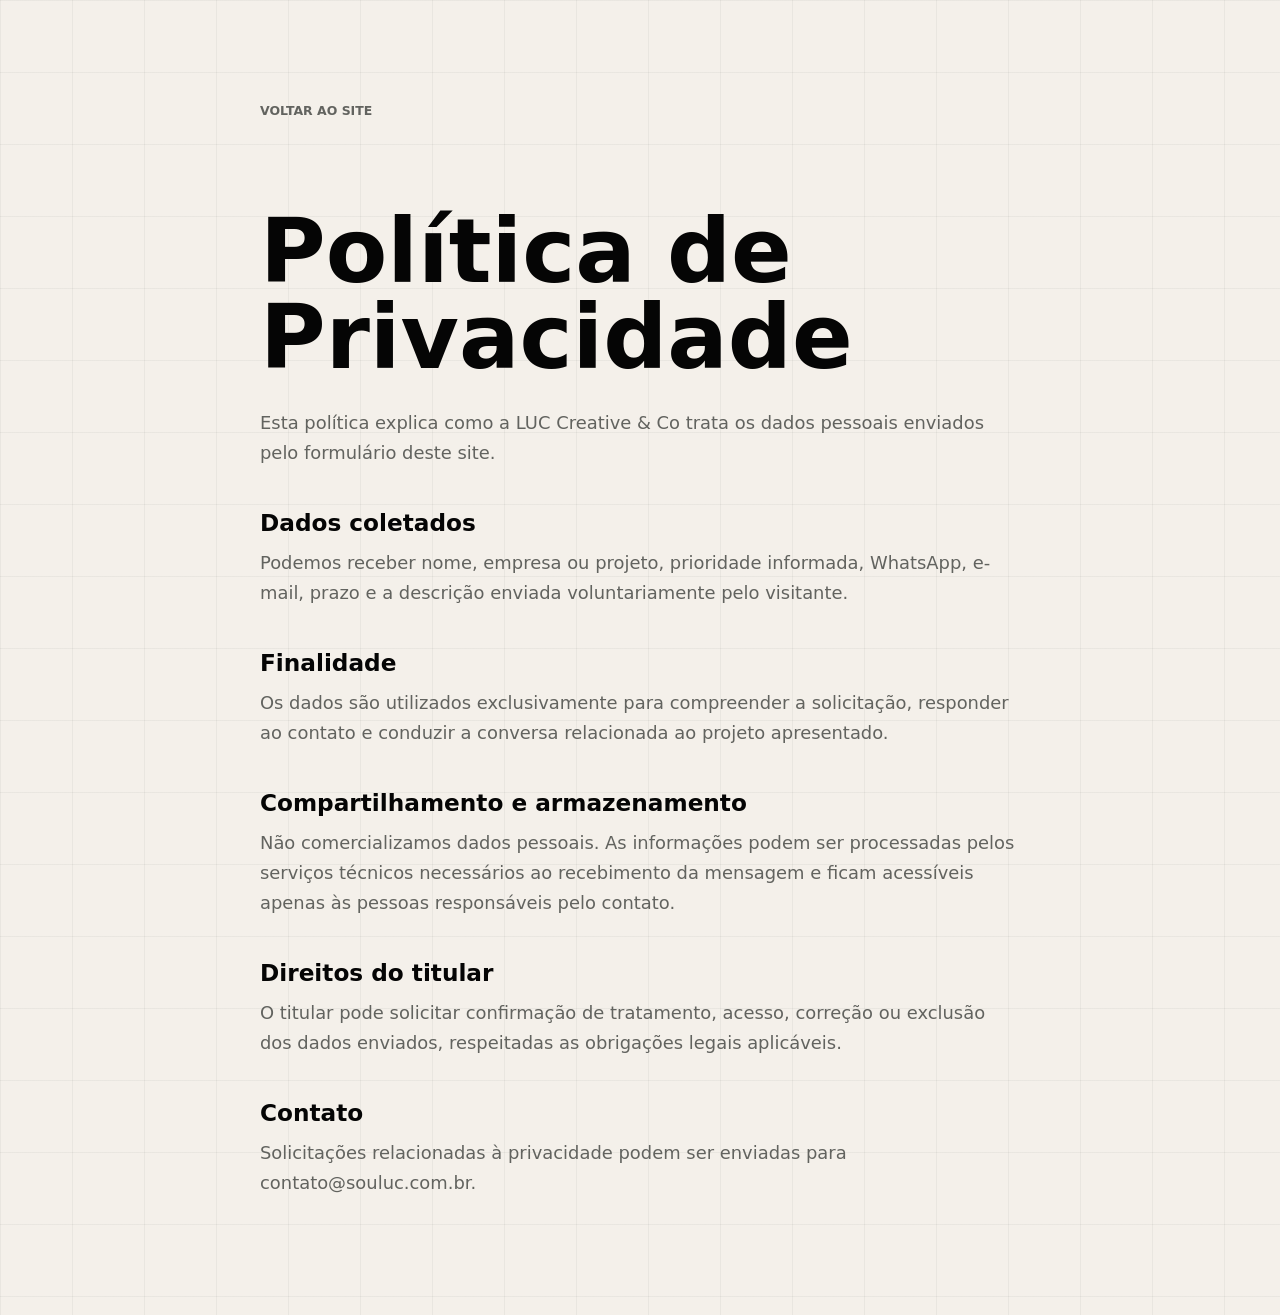
==== privacidade.html @ 153cd794 "Novo" ====
<!doctype html>
<html lang="pt-BR">
  <head>
    <meta charset="utf-8" />
    <meta name="viewport" content="width=device-width, initial-scale=1" />
    <title>Política de Privacidade | LUC Creative & Co</title>
    <meta
      name="description"
      content="Política de Privacidade da LUC Creative & Co para os dados enviados pelo formulário de contato."
    />
    <meta name="robots" content="index, follow" />
    <meta name="theme-color" content="#f4f0ea" />
    <link rel="canonical" href="https://souluc.com.br/privacidade.html" />
    <link rel="icon" href="assets/favicon-luc-site.svg?v=1" type="image/svg+xml" />
    <link rel="stylesheet" href="styles.css?v=contato-definitivo-3" />
  </head>
  <body>
    <main class="privacy-page">
      <article class="privacy-content">
        <a class="privacy-back" href="index.html#iniciar-projeto">Voltar ao site</a>
        <h1>Política de Privacidade</h1>
        <p>
          Esta política explica como a LUC Creative & Co trata os dados pessoais enviados pelo formulário deste
          site.
        </p>

        <h2>Dados coletados</h2>
        <p>
          Podemos receber nome, empresa ou projeto, prioridade informada, WhatsApp, e-mail, prazo e a descrição
          enviada voluntariamente pelo visitante.
        </p>

        <h2>Finalidade</h2>
        <p>
          Os dados são utilizados exclusivamente para compreender a solicitação, responder ao contato e conduzir
          a conversa relacionada ao projeto apresentado.
        </p>

        <h2>Compartilhamento e armazenamento</h2>
        <p>
          Não comercializamos dados pessoais. As informações podem ser processadas pelos serviços técnicos
          necessários ao recebimento da mensagem e ficam acessíveis apenas às pessoas responsáveis pelo contato.
        </p>

        <h2>Direitos do titular</h2>
        <p>
          O titular pode solicitar confirmação de tratamento, acesso, correção ou exclusão dos dados enviados,
          respeitadas as obrigações legais aplicáveis.
        </p>

        <h2>Contato</h2>
        <p>
          Solicitações relacionadas à privacidade podem ser enviadas para
          <a href="mailto:contato@souluc.com.br">contato@souluc.com.br</a>.
        </p>
      </article>
    </main>
  </body>
</html>
---- styles.css ----
:root {
  --paper: #f6f5f0;
  --hero-paper: #fefefe;
  --ink: #070707;
  --muted: #62635f;
  --line: rgba(7, 7, 7, 0.14);
  --mist: #e3e7e2;
  --tech: #5fd1c7;
  --violet: #8a8ae6;
  --signal: #d8ddd8;
  --white: #ffffff;
}

* {
  box-sizing: border-box;
}

html {
  scroll-behavior: smooth;
}

body {
  margin: 0;
  background:
    linear-gradient(90deg, rgba(7, 7, 7, 0.035) 1px, transparent 1px),
    linear-gradient(180deg, rgba(7, 7, 7, 0.03) 1px, transparent 1px),
    var(--paper);
  background-size: 72px 72px;
  color: var(--ink);
  font-family:
    Inter, ui-sans-serif, system-ui, -apple-system, BlinkMacSystemFont, "Segoe UI", sans-serif;
  letter-spacing: 0;
}

a {
  color: inherit;
  text-decoration: none;
}

.site-header {
  position: fixed;
  top: 0;
  right: 0;
  left: 0;
  z-index: 10;
  display: flex;
  align-items: center;
  justify-content: flex-end;
  gap: 24px;
  min-height: 72px;
  padding: 22px clamp(20px, 5vw, 72px) 10px;
  border-bottom: 0;
  background: transparent;
  backdrop-filter: none;
  pointer-events: none;
}

.nav-links {
  display: flex;
  align-items: center;
  justify-content: flex-end;
  flex-wrap: wrap;
  gap: 10px clamp(14px, 2vw, 24px);
  padding: 7px clamp(12px, 1.5vw, 18px);
  border: 1px solid rgba(7, 7, 7, 0.14);
  border-radius: 4px;
  background: rgba(246, 245, 240, 0.86);
  box-shadow: 0 8px 28px rgba(7, 7, 7, 0.08);
  color: rgba(7, 7, 7, 0.78);
  font-size: 0.72rem;
  font-weight: 650;
  text-transform: uppercase;
  backdrop-filter: blur(14px);
  pointer-events: auto;
}

.nav-mobile-links {
  display: contents;
}

.nav-toggle {
  display: none;
}

.sr-only {
  position: absolute;
  width: 1px;
  height: 1px;
  padding: 0;
  overflow: hidden;
  clip: rect(0, 0, 0, 0);
  white-space: nowrap;
  border: 0;
}

.skip-link {
  position: fixed;
  top: 12px;
  left: 12px;
  z-index: 100;
  padding: 10px 14px;
  border: 1px solid rgba(5, 5, 5, 0.28);
  border-radius: 3px;
  background: #f4f0ea;
  color: #050505;
  font-size: 0.78rem;
  font-weight: 700;
  transform: translateY(-160%);
  transition: transform 180ms ease;
}

.skip-link:focus {
  transform: translateY(0);
}

.nav-links a {
  position: relative;
  padding-block: 8px;
  transition:
    color 0.25s ease,
    opacity 0.25s ease,
    transform 0.25s ease;
}

.nav-links a:hover {
  color: #050505;
  opacity: 0.88;
  transform: translateY(-1px);
}

.nav-home-dot {
  display: inline-flex;
  flex: 0 0 auto;
  align-items: center;
  justify-content: center;
  width: auto;
  height: 15px;
  min-width: 0;
  min-height: 15px;
  margin-right: clamp(2px, 0.35vw, 5px);
  padding: 0 !important;
  border: 0;
  border-radius: 0;
  background: transparent;
  color: rgba(5, 5, 5, 0.82);
  cursor: pointer;
  opacity: 1;
  transition:
    color 0.25s ease,
    opacity 0.25s ease,
    transform 0.25s ease;
  transform: translateY(0);
}

.nav-home-dot:hover {
  background: transparent;
  color: #050505;
  opacity: 0.88;
  transform: translateY(-1px);
}

.nav-home-dot:focus-visible {
  outline: 2px solid rgba(5, 5, 5, 0.72);
  outline-offset: 4px;
}

.nav-links a:focus-visible,
.button:focus-visible {
  outline: 2px solid rgba(5, 5, 5, 0.72);
  outline-offset: 4px;
}

.nav-home-luc {
  display: block;
  width: auto;
  height: 15px;
  fill: currentColor;
}

.nav-links a::after {
  display: none;
}

.nav-home-dot::after {
  display: none;
}

.hero {
  position: relative;
  display: grid;
  place-items: center;
  min-height: 100svh;
  padding: clamp(78px, 7vw, 110px) clamp(20px, 5vw, 72px) clamp(44px, 6vw, 72px);
  background: #050505;
  overflow: hidden;
  isolation: isolate;
}

.hero::before {
  display: none;
}

.hero::after {
  display: none;
}

.hero-video {
  position: absolute;
  inset: 0;
  z-index: 0;
  width: 100%;
  height: 100%;
  object-fit: cover;
  object-position: center;
  transform: none;
  pointer-events: none;
}

.what,
.about,
.portfolio-projects,
.contact,
.site-footer {
  content-visibility: auto;
}

.what,
.about {
  contain-intrinsic-size: auto 900px;
}

.portfolio-projects {
  contain-intrinsic-size: auto 1350px;
}

.contact {
  contain-intrinsic-size: auto 900px;
}

.hero-content,
.what,
.about,
.projects,
.contact {
  position: relative;
  z-index: 1;
}

.hero-actions .button-primary {
  border: 1px solid rgba(7, 7, 7, 0.14);
  background: rgba(246, 245, 240, 0.86);
  box-shadow: 0 8px 28px rgba(7, 7, 7, 0.08);
  color: rgba(7, 7, 7, 0.78);
  backdrop-filter: blur(14px);
}

.hero-actions .button-primary::after {
  content: none;
}

@keyframes orbit-slow {
  from {
    transform: translate(-50%, -12%) scale(1) rotate(0deg);
  }

  to {
    transform: translate(-42%, -3%) scale(1.12) rotate(11deg);
  }
}

@keyframes tech-drift {
  from {
    transform: translateX(0);
  }

  to {
    transform: translateX(-10%) translateY(-7%) skewX(-3deg);
  }
}

@keyframes grid-float-a {
  from {
    transform: translate3d(0, 0, 0);
  }

  to {
    transform: translate3d(-34px, 24px, 0) rotate(3deg);
  }
}

@keyframes grid-float-b {
  from {
    transform: rotate(-8deg) translate3d(0, 0, 0);
  }

  to {
    transform: rotate(3deg) translate3d(36px, -26px, 0);
  }
}

@keyframes cell-pulse {
  from {
    opacity: 0.35;
  }

  to {
    opacity: 0.95;
  }
}

@keyframes line-sweep {
  from {
    transform: translateX(-18%) rotate(-8deg) scaleX(0.72);
    opacity: 0.18;
  }

  to {
    transform: translateX(18%) rotate(6deg) scaleX(1.1);
    opacity: 0.68;
  }
}

@keyframes scan-drop {
  0% {
    transform: translateY(-100%);
    opacity: 0;
  }

  18% {
    opacity: 0.8;
  }

  52% {
    opacity: 0.18;
  }

  100% {
    transform: translateY(100%);
    opacity: 0;
  }
}

h1,
h2,
h3,
p {
  margin-top: 0;
}

h1 {
  max-width: 980px;
  margin-bottom: 24px;
  font-size: clamp(3rem, 8vw, 8.2rem);
  font-weight: 760;
  line-height: 0.9;
}

h1.sr-only {
  margin: 0;
}

.hero-actions,
.contact {
  display: flex;
  flex-wrap: wrap;
  gap: 12px;
  align-items: center;
}

.button {
  display: inline-flex;
  align-items: center;
  justify-content: center;
  min-height: 48px;
  padding: 0 20px;
  border: 1px solid var(--ink);
  border-radius: 4px;
  font-size: 0.86rem;
  font-weight: 720;
  text-transform: uppercase;
  transition:
    background 180ms ease,
    color 180ms ease,
    transform 180ms ease;
}

.button:hover {
  transform: translateY(-2px);
}

.button-primary {
  background: var(--ink);
  color: var(--white);
}

.what {
  position: relative;
  display: grid;
  grid-template-areas:
    "heading cards"
    "intro cards";
  grid-template-columns: minmax(0, 1.45fr) minmax(340px, 0.85fr);
  grid-template-rows: auto 1fr;
  column-gap: clamp(18px, 3.2vw, 54px);
  align-items: start;
  padding: clamp(34px, 5.5vw, 70px) clamp(20px, 5vw, 72px) clamp(52px, 8vw, 96px);
  border-block: 1px solid var(--line);
  background-color: #f4f0ea;
  color: #050505;
  isolation: isolate;
}

.what::before {
  position: absolute;
  inset: 0;
  z-index: 0;
  content: "";
  background-image:
    linear-gradient(rgba(5, 5, 5, 0.045) 1px, transparent 1px),
    linear-gradient(90deg, rgba(5, 5, 5, 0.045) 1px, transparent 1px);
  background-size: 72px 72px;
  -webkit-mask-image:
    linear-gradient(to top, #000 0%, rgba(0, 0, 0, 0.72) 34%, transparent 88%),
    linear-gradient(to right, rgba(0, 0, 0, 0.18) 0%, rgba(0, 0, 0, 0.5) 52%, #000 100%);
  -webkit-mask-composite: source-in;
  mask-image:
    linear-gradient(to top, #000 0%, rgba(0, 0, 0, 0.72) 34%, transparent 88%),
    linear-gradient(to right, rgba(0, 0, 0, 0.18) 0%, rgba(0, 0, 0, 0.5) 52%, #000 100%);
  mask-composite: intersect;
  pointer-events: none;
}

.what::after {
  position: absolute;
  inset: 12% 30% 8% 42%;
  z-index: 0;
  content: "";
  background-image:
    radial-gradient(circle at 25% 32%, rgba(5, 5, 5, 0.12) 0 1px, transparent 1.8px),
    radial-gradient(circle at 66% 48%, rgba(5, 5, 5, 0.1) 0 1px, transparent 1.8px),
    radial-gradient(circle at 42% 72%, rgba(5, 5, 5, 0.09) 0 1px, transparent 1.8px),
    linear-gradient(rgba(5, 5, 5, 0.036) 1px, transparent 1px),
    linear-gradient(90deg, rgba(5, 5, 5, 0.036) 1px, transparent 1px);
  background-size:
    100% 100%,
    100% 100%,
    100% 100%,
    72px 72px,
    72px 72px;
  mask-image: radial-gradient(ellipse at center, #000 0%, rgba(0, 0, 0, 0.72) 46%, transparent 82%);
  pointer-events: none;
}

.what > * {
  position: relative;
  z-index: 1;
}

.what .section-heading,
.about .section-heading {
  grid-template-columns: 1fr;
  gap: clamp(16px, 2.4vw, 28px);
  margin-bottom: clamp(16px, 2.4vw, 28px);
}

.what .section-heading {
  grid-area: heading;
  margin-bottom: clamp(24px, 3.4vw, 44px);
}

.what h2 {
  max-width: none;
  margin-bottom: 0;
  font-size: clamp(1.8rem, 3.2vw, 3.2rem);
  font-weight: 700;
  line-height: 0.95;
}

.what > p,
.what-intro {
  max-width: 760px;
  color: rgba(5, 5, 5, 0.72);
  font-size: clamp(1.05rem, 1.7vw, 1.32rem);
  line-height: 1.6;
}

.what-intro {
  grid-area: intro;
  display: grid;
  gap: clamp(16px, 2.4vw, 28px);
  margin-bottom: 0;
}

.what-intro p {
  margin: 0;
}

.what-intro p:not(.what-subheadline) {
  max-width: 62ch;
}

.what-intro .what-subheadline {
  max-width: 760px;
  color: rgba(5, 5, 5, 0.9);
  font-size: clamp(1.18rem, 2.16vw, 2.05rem);
  font-style: italic;
  font-weight: 580;
  line-height: 1.12;
}

.projects-panel p,
.contact p {
  margin-bottom: 0;
}

.about,
.projects {
  padding: clamp(56px, 9vw, 118px) clamp(20px, 5vw, 72px);
}

.section-heading {
  display: grid;
  grid-template-columns: minmax(120px, 0.28fr) minmax(0, 0.72fr);
  gap: clamp(20px, 5vw, 70px);
  align-items: start;
  margin-bottom: clamp(34px, 6vw, 72px);
}

.section-heading h2,
.contact h2 {
  margin-bottom: 0;
  font-size: clamp(1.8rem, 4.5vw, 4.5rem);
  font-weight: 760;
  line-height: 0.95;
}

.about {
  position: relative;
  display: grid;
  grid-template-areas:
    "heading"
    "copy"
    "flow";
  grid-template-columns: minmax(0, 1fr);
  grid-template-rows: auto;
  align-items: start;
  padding-top: clamp(38px, 5vw, 64px);
  padding-bottom: clamp(22px, 3vw, 40px);
  border-top: 1px solid var(--line);
  background-color: #ece7df;
  color: #050505;
  isolation: isolate;
}

.about::before {
  position: absolute;
  inset: 0;
  z-index: 0;
  content: "";
  background-image:
    linear-gradient(rgba(5, 5, 5, 0.051) 1px, transparent 1px),
    linear-gradient(90deg, rgba(5, 5, 5, 0.051) 1px, transparent 1px);
  background-size: 72px 72px;
  mask-image: linear-gradient(to bottom, transparent 0%, rgba(0, 0, 0, 0.28) 20%, #000 58%, #000 100%);
  pointer-events: none;
}

.about::after {
  position: absolute;
  inset: 18% 5% 4%;
  z-index: 0;
  content: "";
  background:
    linear-gradient(115deg, transparent 37%, rgba(95, 209, 199, 0.09) 37.1%, transparent 37.35%),
    linear-gradient(24deg, transparent 54%, rgba(5, 5, 5, 0.055) 54.1%, transparent 54.3%),
    linear-gradient(148deg, transparent 67%, rgba(255, 132, 24, 0.065) 67.1%, transparent 67.3%);
  pointer-events: none;
}

.about > * {
  position: relative;
  z-index: 1;
}

.about .section-heading {
  grid-area: heading;
  max-width: 780px;
  margin-bottom: clamp(3px, 0.6vw, 7px);
}

.about .section-heading h2 {
  font-size: clamp(1.8rem, 3.05vw, 3.05rem);
}

.about-copy {
  grid-area: copy;
  display: grid;
  gap: clamp(16px, 2.4vw, 28px);
  max-width: 62ch;
  margin-top: 0;
  color: #30312e;
  font-size: clamp(1.05rem, 1.7vw, 1.32rem);
  line-height: 1.6;
}

.about-copy p {
  margin-bottom: 0;
}

.about-heading-copy {
  display: grid;
  gap: clamp(10px, 1.5vw, 18px);
}

.about-heading-copy p {
  max-width: 760px;
  margin: 0;
  color: #30312e;
  font-size: clamp(1.25rem, 2.3vw, 2.2rem);
  font-style: italic;
  font-weight: 620;
  line-height: 1.12;
}

.method-flow {
  grid-area: flow;
  display: grid;
  grid-template-columns: repeat(5, minmax(0, 1fr));
  width: 88%;
  margin: clamp(20px, 2.8vw, 38px) auto 0;
  padding: 0;
  list-style: none;
  border-top: 1px solid rgba(5, 5, 5, 0.18);
}

.method-flow li {
  --method-progress: 20%;
  position: relative;
  min-height: clamp(165px, 15vw, 215px);
  padding: clamp(7px, 0.9vw, 12px) clamp(16px, 2.2vw, 32px) 0 0;
  color: rgba(5, 5, 5, 0.7);
  transition: color 320ms ease;
}

.method-flow li::before {
  position: absolute;
  top: -2px;
  left: 0;
  width: 0;
  height: 3px;
  content: "";
  background: var(--tech);
  transition: width 420ms ease;
}

.method-flow li:nth-child(2) {
  --method-progress: 40%;
}

.method-flow li:nth-child(3) {
  --method-progress: 60%;
}

.method-flow li:nth-child(4) {
  --method-progress: 80%;
}

.method-flow li:nth-child(5) {
  --method-progress: 100%;
}

.method-flow li::after {
  position: absolute;
  top: -5px;
  right: clamp(14px, 2vw, 28px);
  width: 5px;
  height: 5px;
  content: "";
  border: 1px solid rgba(5, 5, 5, 0.36);
  border-radius: 50%;
  background: #ece7df;
  transition:
    border-color 320ms ease,
    background 320ms ease,
    transform 320ms ease;
}

.method-flow li:nth-child(1)::after {
  border-color: rgba(67, 112, 108, 0.38);
}

.method-flow li:nth-child(2)::after {
  border-color: rgba(95, 209, 199, 0.48);
}

.method-flow li:nth-child(3)::after {
  border-color: rgba(95, 209, 199, 0.62);
}

.method-flow li:nth-child(4)::after {
  border-color: rgba(95, 209, 199, 0.82);
}

.method-flow li:last-child::after {
  right: 0;
  border-color: var(--tech);
  background: var(--tech);
}

.method-flow li:hover {
  color: #050505;
}

.method-flow li:hover::before {
  width: var(--method-progress);
}

.method-flow li:hover + li::after {
  border-color: rgba(95, 209, 199, 0.72);
  background: rgba(95, 209, 199, 0.42);
  transform: scale(1.12);
}

.method-flow li:hover::after {
  border-color: var(--tech);
  background: var(--tech);
  transform: scale(1.25);
}

.method-number {
  display: block;
  margin-bottom: clamp(8px, 1.3vw, 16px);
  color: rgba(5, 5, 5, 0.42);
  font-size: 0.72rem;
  font-weight: 700;
  letter-spacing: 0.08em;
}

.method-flow h3 {
  margin: 0 0 8px;
  color: #050505;
  font-size: clamp(1.05rem, 1.5vw, 1.5rem);
  line-height: 1.04;
}

.method-flow p {
  max-width: 25ch;
  margin: 0;
  font-size: clamp(0.82rem, 0.88vw, 0.96rem);
  line-height: 1.56;
}

.what .eyebrow {
  color: rgba(5, 5, 5, 0.58);
}

.what-grid {
  grid-area: cards;
  display: grid;
  grid-template-columns: repeat(2, minmax(0, 1fr));
  grid-template-rows: repeat(2, minmax(0, 1fr));
  gap: clamp(8px, 1vw, 14px);
  align-self: center;
  height: clamp(495px, 46vw, 630px);
  border: 0;
  background: transparent;
}

.what-grid article {
  position: relative;
  min-height: 0;
  overflow: hidden;
  padding: 0;
  border: 1px solid rgba(5, 5, 5, 0.12);
  background-color: #0c0c0c;
  background-position: center;
  background-size: cover;
  box-shadow: 0 18px 34px rgba(5, 5, 5, 0.08);
  transition:
    background-position 700ms ease,
    transform 380ms ease,
    box-shadow 380ms ease;
}

.what-grid article:nth-child(1) {
  grid-column: 1;
  grid-row: 1;
}

.what-grid article:nth-child(2) {
  grid-column: 2;
  grid-row: 1;
  transform: translateY(34px);
}

.what-grid article:nth-child(3) {
  grid-column: 1;
  grid-row: 2;
  transform: translateY(-18px);
}

.what-grid article:nth-child(4) {
  grid-column: 2;
  grid-row: 2;
  transform: translateY(16px);
}

.what-grid article:hover {
  background-position: center 46%;
  box-shadow: 0 24px 42px rgba(5, 5, 5, 0.14);
}

.what-grid article:nth-child(1):hover {
  transform: translateY(-4px);
}

.what-grid article:nth-child(2):hover {
  transform: translateY(30px);
}

.what-grid article:nth-child(3):hover {
  transform: translateY(-22px);
}

.what-grid article:nth-child(4):hover {
  transform: translateY(12px);
}

.pillar-branding {
  background-image: url("assets/pilar-branding.webp?v=1");
}

.pillar-experiencia {
  background-image: url("assets/pilar-experiencia.webp?v=1");
}

.pillar-digital {
  background-image: url("assets/pilar-digital.webp?v=1");
}

.pillar-execucao {
  background-image: url("assets/pilar-execucao.webp?v=1");
}

.pillar-execucao .card-content-overlay {
  background:
    linear-gradient(180deg, rgba(0, 0, 0, 0.03), rgba(0, 0, 0, 0.76)),
    linear-gradient(90deg, rgba(0, 0, 0, 0.4), transparent 78%);
}

.card-content-overlay {
  position: relative;
  z-index: 1;
  display: flex;
  flex-direction: column;
  justify-content: flex-end;
  min-height: 100%;
  padding: clamp(16px, 1.8vw, 26px);
  background:
    linear-gradient(180deg, rgba(0, 0, 0, 0.08), rgba(0, 0, 0, 0.88)),
    linear-gradient(90deg, rgba(0, 0, 0, 0.52), transparent 78%);
}

.card-content-overlay::before {
  display: block;
  width: 48px;
  height: 2px;
  margin-bottom: auto;
  content: "";
  background: linear-gradient(90deg, var(--tech), rgba(216, 221, 216, 0.88));
}

.what-grid h3 {
  margin-bottom: 10px;
  color: rgba(246, 245, 240, 0.72);
  font-size: clamp(1.05rem, 1.5vw, 1.55rem);
  line-height: 1.02;
}

.what-grid p {
  color: rgba(246, 245, 240, 0.72);
  font-size: clamp(0.76rem, 0.78vw, 0.9rem);
  line-height: 1.58;
}

.what-grid p:last-child {
  margin-bottom: 0;
}

@keyframes scroll-brands {
  from {
    transform: translateX(0);
  }

  to {
    transform: translateX(-50%);
  }
}

.portfolio-projects {
  position: relative;
  padding: 0 clamp(20px, 5vw, 72px) clamp(52px, 7vw, 88px);
  background-color: #f4f0ea;
  color: #050505;
  isolation: isolate;
}

.portfolio-projects::before {
  position: absolute;
  inset: 0;
  z-index: 0;
  content: "";
  background-image:
    linear-gradient(rgba(5, 5, 5, 0.032) 1px, transparent 1px),
    linear-gradient(90deg, rgba(5, 5, 5, 0.032) 1px, transparent 1px);
  background-size: 72px 72px;
  mask-image: linear-gradient(to bottom, transparent 0%, rgba(0, 0, 0, 0.72) 22%, #000 100%);
  pointer-events: none;
}

.portfolio-projects::after {
  position: absolute;
  inset: 14% 4% 8%;
  z-index: 0;
  content: "";
  background:
    linear-gradient(132deg, transparent 42%, rgba(95, 209, 199, 0.07) 42.1%, transparent 42.3%),
    linear-gradient(28deg, transparent 66%, rgba(5, 5, 5, 0.045) 66.1%, transparent 66.3%);
  pointer-events: none;
}

.portfolio-projects > * {
  position: relative;
  z-index: 1;
}

.portfolio-heading {
  width: auto;
  margin-inline: 0;
  padding: clamp(48px, 7vw, 86px) 0 clamp(12px, 1.8vw, 22px);
  border-top: 1px solid rgba(5, 5, 5, 0.12);
  background: transparent;
  color: #050505;
}

.portfolio-heading .eyebrow {
  margin-bottom: clamp(24px, 4vw, 48px);
  color: rgba(246, 245, 240, 0.58);
}

.portfolio-heading-copy {
  max-width: 1040px;
  margin: 0;
}

.portfolio-heading-copy h2 {
  max-width: 1040px;
  margin: 0;
  font-size: clamp(1.8rem, 4.5vw, 4.5rem);
  font-weight: 700;
  line-height: 0.95;
}

.portfolio-subheadline {
  max-width: 760px;
  margin: clamp(12px, 1.6vw, 20px) 0 0;
  color: rgba(5, 5, 5, 0.88);
  font-size: clamp(1.25rem, 2.3vw, 2.2rem);
  font-style: italic;
  font-weight: 580;
  line-height: 1.12;
}

.portfolio-mosaic {
  width: 100%;
  max-width: 1320px;
  margin: clamp(10px, 1.5vw, 18px) auto 0;
  background: transparent;
}

.editorial-territory + .editorial-territory {
  margin-top: clamp(46px, 6vw, 76px);
}

.territory-heading {
  margin-bottom: clamp(7px, 0.8vw, 11px);
}

.territory-heading h3 {
  margin: 0;
  color: rgba(5, 5, 5, 0.64);
  font-size: clamp(0.85rem, 1vw, 1rem);
  font-weight: 650;
  text-transform: uppercase;
}

.territory-heading p {
  max-width: 680px;
  margin: 3px 0 0;
  color: rgba(5, 5, 5, 0.58);
  font-size: clamp(0.84rem, 1vw, 0.98rem);
  line-height: 1.5;
}

.editorial-mosaic {
  display: grid;
  grid-template-columns: repeat(12, minmax(0, 1fr));
  grid-auto-flow: dense;
  gap: 0;
  overflow: hidden;
}

.editorial-item {
  position: relative;
  min-height: 0;
  margin: 0;
  overflow: hidden;
  background-color: rgba(5, 5, 5, 0.06);
  background-position: center;
  background-repeat: no-repeat;
  background-size: cover;
  filter: contrast(0.92) saturate(0.62);
  transform: scale(1);
  transition:
    filter 420ms ease,
    transform 520ms cubic-bezier(0.22, 1, 0.36, 1);
}

.editorial-item::after {
  position: absolute;
  inset: 0;
  content: "";
  background: linear-gradient(180deg, transparent 55%, rgba(5, 5, 5, 0.48));
  opacity: 0.54;
  transition: opacity 420ms ease;
}

.editorial-item figcaption {
  position: absolute;
  z-index: 1;
  right: 12px;
  bottom: 10px;
  left: 12px;
  color: rgba(255, 255, 255, 0.86);
  font-size: clamp(0.68rem, 0.75vw, 0.82rem);
  font-weight: 650;
  opacity: 0.62;
  transform: translateY(3px);
  transition:
    opacity 320ms ease,
    transform 320ms ease;
}

.editorial-item:hover {
  z-index: 20;
  filter: contrast(1) saturate(0.92);
  transform: scale(1.012);
}

.editorial-item:hover::after {
  opacity: 0.28;
}

.editorial-item:hover figcaption {
  opacity: 1;
  transform: translateY(0);
}

.mosaic-brands {
  grid-template-rows: repeat(6, clamp(42px, 4.2vw, 60px));
}

.mosaic-brands .editorial-item:nth-child(1) {
  grid-column: 1 / 5;
  grid-row: 1 / 3;
}

.mosaic-brands .editorial-item:nth-child(2) {
  grid-column: 5 / 8;
  grid-row: 1 / 4;
}

.mosaic-brands .editorial-item:nth-child(3) {
  grid-column: 8 / 13;
  grid-row: 1 / 3;
}

.mosaic-brands .editorial-item:nth-child(4) {
  grid-column: 1 / 4;
  grid-row: 3 / 5;
}

.mosaic-brands .editorial-item:nth-child(5) {
  grid-column: 4 / 8;
  grid-row: 4 / 7;
  translate: -5px -5px;
}

.mosaic-brands .editorial-item:nth-child(6) {
  grid-column: 8 / 10;
  grid-row: 3 / 5;
}

.mosaic-brands .editorial-item:nth-child(7) {
  grid-column: 10 / 13;
  grid-row: 3 / 5;
}

.mosaic-brands .editorial-item:nth-child(8) {
  grid-column: 8 / 13;
  grid-row: 5 / 7;
  translate: -4px -4px;
}

.mosaic-artists {
  grid-auto-rows: clamp(38px, 3.7vw, 52px);
}

.mosaic-artists .editorial-item:nth-child(6n + 1),
.mosaic-artists .editorial-item:nth-child(6n + 5) {
  grid-column: span 3;
  grid-row: span 3;
}

.mosaic-artists .editorial-item:nth-child(4n + 2) {
  translate: -4px 3px;
}

.mosaic-artists .editorial-item:nth-child(5n + 3) {
  translate: 3px -4px;
}

.mosaic-artists .editorial-item:nth-child(7n) {
  translate: -3px -3px;
}

.mosaic-artists .editorial-item:nth-child(6n + 2),
.mosaic-artists .editorial-item:nth-child(6n + 4) {
  grid-column: span 2;
  grid-row: span 2;
}

.mosaic-artists .editorial-item:nth-child(6n + 3) {
  grid-column: span 4;
  grid-row: span 2;
}

.mosaic-artists .editorial-item:nth-child(6n + 6) {
  grid-column: span 3;
  grid-row: span 2;
}

/* Colagem curada: liberdade interna com limite externo controlado. */
.editorial-territory + .editorial-territory {
  margin-top: clamp(34px, 4.5vw, 58px);
}

.editorial-mosaic {
  position: relative;
  display: block;
  width: 100%;
  overflow: hidden;
}

.editorial-item {
  position: absolute;
  translate: none;
}

.editorial-item figcaption {
  opacity: 0;
}

.editorial-item:hover figcaption {
  opacity: 0.86;
}

.mosaic-brands {
  height: clamp(220px, 24vw, 310px);
  overflow: visible;
}

.mosaic-brands .editorial-item {
  background-color: transparent;
  background-size: contain;
  filter: contrast(0.9) saturate(0.42);
}

.mosaic-brands .editorial-item::after,
.mosaic-brands .editorial-item figcaption {
  display: none;
}

.mosaic-brands .editorial-item:nth-child(1) { inset: 5% auto auto 1%; z-index: 2; width: 17%; height: 58%; }
.mosaic-brands .editorial-item:nth-child(2) { inset: 31% auto auto 15%; z-index: 4; width: 14%; height: 57%; }
.mosaic-brands .editorial-item:nth-child(3) { inset: 1% auto auto 29%; z-index: 1; width: 19%; height: 67%; }
.mosaic-brands .editorial-item:nth-child(4) { inset: 42% auto auto 43%; z-index: 3; width: 13%; height: 48%; }
.mosaic-brands .editorial-item:nth-child(5) { inset: 4% auto auto 53%; z-index: 5; width: 17%; height: 62%; }
.mosaic-brands .editorial-item:nth-child(6) { inset: 39% auto auto 68%; z-index: 6; width: 12%; height: 50%; }
.mosaic-brands .editorial-item:nth-child(7) { inset: 2% auto auto 77%; z-index: 3; width: 15%; height: 57%; }
.mosaic-brands .editorial-item:nth-child(8) { inset: 36% 0 auto auto; z-index: 5; width: 17%; height: 58%; }

.mosaic-artists {
  height: clamp(330px, 34vw, 455px);
  overflow: visible;
}

.mosaic-artists .editorial-item {
  background-color: rgba(5, 5, 5, 0.08);
  background-position: center;
  background-size: contain;
}

.mosaic-artists .editorial-item:nth-child(1) { inset: 2% auto auto 0; z-index: 2; width: 13%; height: 43%; }
.mosaic-artists .editorial-item:nth-child(2) { inset: 0 auto auto 12%; z-index: 4; width: 10%; height: 55%; }
.mosaic-artists .editorial-item:nth-child(3) { inset: 6% auto auto 21%; z-index: 3; width: 15%; height: 42%; }
.mosaic-artists .editorial-item:nth-child(4) { inset: 1% auto auto 35%; z-index: 5; width: 10%; height: 52%; }
.mosaic-artists .editorial-item:nth-child(5) { inset: 4% auto auto 44%; z-index: 2; width: 14%; height: 43%; }
.mosaic-artists .editorial-item:nth-child(6) { inset: 0 auto auto 57%; z-index: 5; width: 12%; height: 51%; }
.mosaic-artists .editorial-item:nth-child(7) { inset: 5% auto auto 68%; z-index: 2; width: 10%; height: 48%; }
.mosaic-artists .editorial-item:nth-child(8) { inset: 1% auto auto 77%; z-index: 6; width: 12%; height: 51%; }
.mosaic-artists .editorial-item:nth-child(9) { inset: 6% 0 auto auto; z-index: 3; width: 12%; height: 43%; }
.mosaic-artists .editorial-item:nth-child(10) { inset: auto auto 1% 1%; z-index: 5; width: 12%; height: 48%; }
.mosaic-artists .editorial-item:nth-child(11) { inset: auto auto 5% 12%; z-index: 3; width: 10%; height: 42%; }
.mosaic-artists .editorial-item:nth-child(12) { inset: auto auto 0 21%; z-index: 6; width: 15%; height: 49%; }
.mosaic-artists .editorial-item:nth-child(13) { inset: auto auto 4% 35%; z-index: 2; width: 10%; height: 43%; }
.mosaic-artists .editorial-item:nth-child(14) { inset: auto auto 1% 44%; z-index: 5; width: 14%; height: 49%; }
.mosaic-artists .editorial-item:nth-child(15) { inset: auto auto 5% 57%; z-index: 3; width: 12%; height: 42%; }
.mosaic-artists .editorial-item:nth-child(16) { inset: auto auto 0 68%; z-index: 7; width: 10%; height: 47%; }
.mosaic-artists .editorial-item:nth-child(17) { inset: auto auto 4% 77%; z-index: 6; width: 12%; height: 43%; }
.mosaic-artists .editorial-item:nth-child(18) { inset: auto 0 1% auto; z-index: 7; width: 12%; height: 48%; }

/* Experiência: duas linguagens, um mesmo sistema editorial. */
.portfolio-mosaic {
  max-width: 1380px;
}

.editorial-territory + .editorial-territory {
  margin-top: clamp(18px, 2.2vw, 30px);
}

.mosaic-brands {
  height: clamp(185px, 18vw, 245px);
  overflow: hidden;
}

.mosaic-brands .editorial-item {
  background-color: transparent;
  background-size: contain;
  filter: grayscale(0.28) contrast(0.9) saturate(0.45);
  mix-blend-mode: multiply;
  opacity: 0.84;
}

.mosaic-brands .editorial-item:hover {
  z-index: 10;
  filter: grayscale(0) contrast(1) saturate(0.72);
  opacity: 1;
  transform: scale(1.008);
}

.mosaic-brands .editorial-item:nth-child(1) { inset: auto auto 2% 0; z-index: 2; width: 18%; height: 76%; }
.mosaic-brands .editorial-item:nth-child(2) { inset: auto auto 0 11.5%; z-index: 5; width: 18%; height: 92%; }
.mosaic-brands .editorial-item:nth-child(3) { inset: auto auto 3% 23.5%; z-index: 3; width: 18%; height: 80%; }
.mosaic-brands .editorial-item:nth-child(4) { inset: auto auto 0 35.5%; z-index: 6; width: 18%; height: 96%; }
.mosaic-brands .editorial-item:nth-child(5) { inset: auto auto 4% 47.5%; z-index: 4; width: 18%; height: 78%; }
.mosaic-brands .editorial-item:nth-child(6) { inset: auto auto 0 59.5%; z-index: 7; width: 18%; height: 90%; }
.mosaic-brands .editorial-item:nth-child(7) { inset: auto auto 3% 71.5%; z-index: 3; width: 18%; height: 82%; }
.mosaic-brands .editorial-item:nth-child(8) { inset: auto 0 0 auto; z-index: 6; width: 18%; height: 94%; }

.mosaic-artists {
  height: clamp(275px, 27vw, 370px);
  overflow: hidden;
}

.mosaic-artists .editorial-item {
  background-color: transparent;
  background-position: center;
  background-size: contain;
  filter: contrast(0.9) saturate(0.64);
}

.mosaic-artists .editorial-item::after {
  opacity: 0.22;
}

.mosaic-artists .editorial-item:hover {
  z-index: 20;
  filter: contrast(1) saturate(0.94);
  transform: scale(1.006);
}

.mosaic-artists .editorial-item:nth-child(1) { inset: 0 auto auto 0; z-index: 5; width: 17%; height: 55%; }
.mosaic-artists .editorial-item:nth-child(2) { inset: 5% auto auto 13.5%; z-index: 7; width: 12%; height: 47%; }
.mosaic-artists .editorial-item:nth-child(3) { inset: 0 auto auto 23%; z-index: 4; width: 16%; height: 54%; }
.mosaic-artists .editorial-item:nth-child(4) { inset: 4% auto auto 36%; z-index: 8; width: 12%; height: 48%; }
.mosaic-artists .editorial-item:nth-child(5) { inset: 0 auto auto 45%; z-index: 5; width: 17%; height: 56%; }
.mosaic-artists .editorial-item:nth-child(6) { inset: 5% auto auto 59%; z-index: 7; width: 12%; height: 47%; }
.mosaic-artists .editorial-item:nth-child(7) { inset: 1% auto auto 68.5%; z-index: 4; width: 15%; height: 53%; }
.mosaic-artists .editorial-item:nth-child(8) { inset: 5% auto auto 81%; z-index: 8; width: 11%; height: 47%; }
.mosaic-artists .editorial-item:nth-child(9) { inset: 0 0 auto auto; z-index: 5; width: 15%; height: 55%; }
.mosaic-artists .editorial-item:nth-child(10) { inset: auto auto 0 1%; z-index: 6; width: 13%; height: 49%; }
.mosaic-artists .editorial-item:nth-child(11) { inset: auto auto 4% 11.5%; z-index: 9; width: 12%; height: 44%; }
.mosaic-artists .editorial-item:nth-child(12) { inset: auto auto 0 21%; z-index: 5; width: 17%; height: 53%; }
.mosaic-artists .editorial-item:nth-child(13) { inset: auto auto 4% 35%; z-index: 8; width: 12%; height: 45%; }
.mosaic-artists .editorial-item:nth-child(14) { inset: auto auto 0 44%; z-index: 5; width: 17%; height: 54%; }
.mosaic-artists .editorial-item:nth-child(15) { inset: auto auto 4% 58%; z-index: 8; width: 12%; height: 45%; }
.mosaic-artists .editorial-item:nth-child(16) { inset: auto auto 0 67.5%; z-index: 5; width: 15%; height: 52%; }
.mosaic-artists .editorial-item:nth-child(17) { inset: auto auto 4% 80%; z-index: 9; width: 11%; height: 45%; }
.mosaic-artists .editorial-item:nth-child(18) { inset: auto 0 0 auto; z-index: 6; width: 14%; height: 52%; }

.mosaic-artists .editorial-item figcaption {
  top: 8px;
  right: auto;
  bottom: auto;
  left: 8px;
  width: max-content;
  max-width: calc(100% - 16px);
  padding: 7px 9px;
  background: rgba(5, 5, 5, 0.88);
  color: #f4f0ea;
  font-size: clamp(0.56rem, 0.62vw, 0.72rem);
  font-weight: 650;
  line-height: 1.2;
  opacity: 0;
  overflow-wrap: anywhere;
  pointer-events: none;
  transform: translateY(-4px);
  transition:
    opacity 240ms ease,
    transform 240ms ease;
}

.mosaic-artists .editorial-item:hover figcaption,
.mosaic-artists .editorial-item:focus-visible figcaption {
  opacity: 1;
  transform: translateY(0);
}

.mosaic-artists .editorial-item:hover,
.mosaic-artists .editorial-item:focus-visible {
  z-index: 50;
}

.mosaic-artists .editorial-item:hover figcaption,
.mosaic-artists .editorial-item:focus-visible figcaption {
  z-index: 51;
}

.tile-brand-a,
.tile-brand-b,
.tile-brand-c,
.tile-brand-d,
.tile-brand-e,
.tile-brand-f,
.tile-brand-g,
.tile-brand-h {
  background-position: center;
  background-size: cover;
}

.tile-brand-a {
  background-image: url("assets/marca-bb.webp");
}

.tile-brand-b {
  background-image: url("assets/marca-chilli-beans.webp");
}

.tile-brand-c {
  background-image: url("assets/marca-dell.webp");
}

.tile-brand-d {
  background-image: url("assets/marca-fiat.webp");
}

.tile-brand-e {
  background-image: url("assets/marca-itau.webp");
}

.tile-brand-f {
  background-image: url("assets/marca-jeep.webp");
}

.tile-brand-g {
  background-image: url("assets/marca-vivo.webp");
}

.tile-brand-h {
  background-image: url("assets/marca-natura.webp");
}

.tile-artist-a,
.tile-artist-b,
.tile-artist-c,
.tile-artist-d,
.tile-artist-e,
.tile-artist-f,
.tile-artist-g,
.tile-artist-h,
.tile-artist-i,
.tile-artist-j,
.tile-artist-k,
.tile-artist-l,
.tile-artist-m,
.tile-artist-n,
.tile-artist-o,
.tile-artist-p,
.tile-artist-q,
.tile-artist-r {
  background-position: center;
  background-size: cover;
}

.tile-artist-a {
  background-image: url("assets/artista-alceu.jpg");
}

.tile-artist-b {
  background-image: url("assets/artista-brown.jpg");
}

.tile-artist-c {
  background-image: url("assets/artista-caetano.jpg");
}

.tile-artist-d {
  background-image: url("assets/artista-chico.jpg");
}

.tile-artist-e {
  background-image: url("assets/artista-elba.jpg");
}

.tile-artist-f {
  background-image: url("assets/artista-geraldo.jpg");
}

.tile-artist-g {
  background-image: url("assets/artista-ivan.jpg");
}

.tile-artist-h {
  background-image: url("assets/artista-joao.jpg");
}

.tile-artist-i {
  background-image: url("assets/artista-lulu.jpg");
}

.tile-artist-j {
  background-image: url("assets/artista-marisa.jpg");
}

.tile-artist-k {
  background-image: url("assets/artista-ney.jpg");
}

.tile-artist-l {
  background-image: url("assets/artista-paralamas.jpg");
}

.tile-artist-m {
  background-image: url("assets/artista-toquinho.jpg");
}

.tile-artist-n {
  background-image: url("assets/artista-vanessa.jpg");
}

.tile-artist-o {
  background-image: url("assets/artista-ze.jpg");
}

.tile-artist-p {
  background-image: url("assets/artista-zeca.jpg");
}

.tile-artist-q {
  background-image: url("assets/artista-zelia.jpg");
}

.tile-artist-r {
  background-image: url("assets/artista-zizi.jpg");
}

.contact p {
  color: var(--muted);
  line-height: 1.55;
}

.contact {
  display: grid;
  grid-template-columns: minmax(0, 0.92fr) minmax(420px, 1fr);
  justify-content: space-between;
  align-items: start;
  column-gap: clamp(36px, 5vw, 84px);
  min-height: 420px;
  padding: clamp(34px, 5.5vw, 70px) clamp(20px, 5vw, 72px) clamp(52px, 8vw, 96px);
  border-top: 1px solid var(--line);
}

.contact > div {
  max-width: 850px;
  padding-top: clamp(22px, 3vw, 34px);
}

.contact-heading-copy {
  display: grid;
  gap: clamp(14px, 1.8vw, 22px);
  justify-items: start;
}

.contact-heading-copy .contact-intro {
  max-width: 820px;
  margin-top: 0;
}

.contact-signature {
  display: block;
  width: min(72%, 470px);
  height: auto;
  margin-top: clamp(18px, 2.8vw, 34px);
  object-fit: contain;
  object-position: left center;
}

.contact-signature-mobile {
  display: none;
}

.contact-bridge {
  max-width: none;
  margin: clamp(-8px, -0.5vw, -4px) 0 clamp(14px, 1.8vw, 24px);
  color: var(--muted);
  font-size: clamp(1rem, 1.2vw, 1.12rem);
  font-weight: 600;
  line-height: 1.45;
  white-space: nowrap;
}

.contact-subheadline {
  max-width: 760px;
  color: #30312e;
  font-size: clamp(1.25rem, 2.3vw, 2.2rem);
  font-style: italic;
  font-weight: 620;
  line-height: 1.12;
}

.contact-intro {
  max-width: 760px;
  color: var(--muted);
  font-size: clamp(1.05rem, 1.7vw, 1.32rem);
  line-height: 1.6;
}

.contact-form {
  display: grid;
  grid-template-columns: repeat(2, minmax(0, 1fr));
  gap: 16px;
  width: 100%;
  padding: clamp(22px, 3vw, 34px);
  border: 1px solid var(--line);
  background: rgba(255, 255, 255, 0.24);
}

.contact-form label {
  display: grid;
  gap: 8px;
}

.contact-form .form-trap {
  position: absolute;
  left: -10000px;
  width: 1px;
  height: 1px;
  overflow: hidden;
}

.contact-choice {
  min-width: 0;
  margin: 0;
  padding: clamp(16px, 2vw, 22px);
  border: 1px solid rgba(7, 7, 7, 0.18);
}

.contact-choice legend {
  max-width: 100%;
  padding: 0 8px;
  color: var(--muted);
  font-size: 0.72rem;
  font-weight: 760;
  line-height: 1.45;
  text-transform: uppercase;
}

.contact-options {
  display: flex;
  flex-wrap: wrap;
  gap: 8px 18px;
}

.contact-options label {
  display: flex;
  grid-template-columns: none;
  flex-direction: row;
  gap: 7px;
  align-items: center;
  cursor: pointer;
}

.contact-options label:has(input:focus-visible),
.contact-consent:has(input:focus-visible) {
  outline: 2px solid rgba(95, 209, 199, 0.62);
  outline-offset: 4px;
}

.contact-options label span {
  color: #30312e;
  font-size: 0.78rem;
  font-weight: 620;
  text-transform: none;
}

.contact-form .contact-options input[type="radio"] {
  width: 13px;
  height: 13px;
  min-height: 13px;
  margin: 0;
  padding: 0;
  accent-color: #050505;
}

.contact-priority {
  padding: clamp(20px, 2.4vw, 28px);
  border-color: rgba(5, 5, 5, 0.34);
  background: rgba(244, 240, 234, 0.42);
}

.contact-priority legend {
  color: #050505;
  font-size: clamp(0.76rem, 0.9vw, 0.88rem);
}

.contact-form .full,
.contact-form button {
  grid-column: 1 / -1;
}

.contact-form .contact-consent {
  display: flex;
  grid-template-columns: none;
  flex-direction: row;
  justify-content: flex-start;
  gap: 9px;
  align-items: flex-start;
  width: fit-content;
  max-width: 560px;
  padding-block: 6px;
}

.contact-form .contact-consent input {
  flex: 0 0 auto;
  width: 14px;
  height: 14px;
  min-height: 14px;
  margin: 2px 0 0;
  padding: 0;
  border-radius: 2px;
  accent-color: var(--tech);
}

.contact-form .contact-consent span {
  display: block;
  max-width: 520px;
  color: #4d4f4b;
  font-size: 0.7rem;
  font-weight: 560;
  line-height: 1.4;
  text-transform: none;
}

.contact-form .contact-consent a,
.site-footer a {
  color: inherit;
  text-underline-offset: 3px;
  transition: color 0.2s ease;
}

.contact-form .contact-consent a:hover,
.site-footer a:hover {
  color: var(--ink);
}

.contact-form span {
  color: var(--muted);
  font-size: 0.72rem;
  font-weight: 760;
  text-transform: uppercase;
}

.contact-form input,
.contact-form textarea {
  width: 100%;
  border: 1px solid rgba(7, 7, 7, 0.18);
  border-radius: 4px;
  background: rgba(246, 245, 240, 0.72);
  color: var(--ink);
  font: inherit;
}

.contact-form input {
  min-height: 48px;
  padding: 0 13px;
}

.contact-form textarea {
  min-height: 140px;
  padding: 13px;
  resize: vertical;
}

.contact-form input:focus,
.contact-form textarea:focus {
  outline: 2px solid rgba(95, 209, 199, 0.52);
  outline-offset: 2px;
}

.contact-form button {
  width: 100%;
  cursor: pointer;
}

.contact-form button:disabled {
  cursor: wait;
  opacity: 0.54;
}

.contact-status {
  display: none;
  margin: 0;
  padding-top: 4px;
  color: var(--muted);
  font-size: 0.82rem;
  line-height: 1.45;
}

.contact-status.is-visible {
  display: block;
}

.contact-status[data-state="success"] {
  color: #276a62;
}

.contact-status[data-state="error"] {
  color: #9a342f;
}

.site-footer {
  padding: 8px clamp(20px, 5vw, 72px) 10px;
  border-top: 1px solid rgba(7, 7, 7, 0.08);
  color: rgba(7, 7, 7, 0.46);
  font-size: 0.78rem;
  line-height: 1.4;
  text-align: center;
}

.site-footer p {
  margin: 0;
}

.privacy-page {
  min-height: 100vh;
  padding: clamp(40px, 8vw, 100px) clamp(20px, 8vw, 120px);
  background-color: #f4f0ea;
  background-image:
    linear-gradient(rgba(5, 5, 5, 0.045) 1px, transparent 1px),
    linear-gradient(90deg, rgba(5, 5, 5, 0.045) 1px, transparent 1px);
  background-size: 72px 72px;
  color: #050505;
}

.privacy-content {
  width: min(760px, 100%);
  margin: 0 auto;
}

.privacy-back {
  display: inline-block;
  margin-bottom: clamp(48px, 8vw, 90px);
  color: var(--muted);
  font-size: 0.78rem;
  font-weight: 700;
  text-decoration: none;
  text-transform: uppercase;
}

.privacy-content h1 {
  max-width: 10ch;
  margin: 0 0 28px;
  font-size: clamp(3rem, 7vw, 6rem);
  line-height: 0.96;
}

.privacy-content h2 {
  margin: 42px 0 12px;
  font-size: clamp(1.15rem, 2vw, 1.45rem);
}

.privacy-content p,
.privacy-content li {
  color: var(--muted);
  font-size: clamp(1rem, 1.4vw, 1.15rem);
  line-height: 1.65;
}

.privacy-content ul {
  padding-left: 1.2em;
}

@media (max-width: 880px) {
  .site-header {
    position: fixed;
    align-items: flex-start;
    min-height: auto;
    padding: 14px clamp(14px, 5vw, 22px) 8px;
    display: grid;
  }

  .nav-links {
    display: grid;
    grid-template-columns: auto auto;
    justify-content: space-between;
    width: 100%;
    gap: 0;
    padding: 9px 12px;
    font-size: 0.72rem;
  }

  .nav-home-dot {
    align-self: center;
    height: 18px;
    min-height: 18px;
  }

  .nav-home-luc {
    height: 16px;
  }

  .nav-toggle {
    position: relative;
    display: grid;
    width: 34px;
    height: 30px;
    margin: -6px -5px -6px 0;
    padding: 8px 7px;
    border: 0;
    background: transparent;
    cursor: pointer;
  }

  .nav-toggle span {
    display: block;
    width: 20px;
    height: 1px;
    background: #050505;
    transform-origin: center;
    transition:
      transform 220ms ease,
      opacity 180ms ease;
  }

  .nav-links.is-open .nav-toggle span:nth-child(1) {
    transform: translateY(6px) rotate(45deg);
  }

  .nav-links.is-open .nav-toggle span:nth-child(2) {
    opacity: 0;
  }

  .nav-links.is-open .nav-toggle span:nth-child(3) {
    transform: translateY(-6px) rotate(-45deg);
  }

  .nav-mobile-links {
    display: grid;
    grid-column: 1 / -1;
    grid-template-columns: 1fr;
    max-height: 0;
    overflow: hidden;
    opacity: 0;
    transition:
      max-height 280ms ease,
      opacity 180ms ease,
      padding-top 280ms ease;
  }

  .nav-links.is-open .nav-mobile-links {
    max-height: 220px;
    padding-top: 9px;
    opacity: 1;
  }

  .nav-mobile-links a {
    padding: 9px 0;
    border-top: 1px solid rgba(5, 5, 5, 0.1);
  }

  #presenca,
  #metodo,
  #experiencia,
  #iniciar-projeto {
    scroll-margin-top: 64px;
  }

  .hero {
    grid-template-columns: 1fr;
    min-height: 100svh;
    padding: 86px clamp(20px, 6vw, 42px) 44px;
  }

  .hero-video {
    inset: 0;
    width: 100%;
    height: 100%;
    object-fit: cover;
    object-position: center;
  }

  .hero::before {
    inset: 0;
    width: auto;
    height: auto;
    transform: none;
  }

  h1 {
    font-size: clamp(2.65rem, 10vw, 4.2rem);
    line-height: 0.94;
  }

  .section-heading,
  .what-grid,
  .projects-panel,
  .contact {
    grid-template-columns: 1fr;
  }

  .contact > div {
    padding-top: 0;
  }

  .what {
    grid-template-areas:
      "heading"
      "intro"
      "cards";
    grid-template-columns: 1fr;
    grid-template-rows: auto;
    row-gap: 0;
  }

  .what::after {
    display: none;
  }

  .about {
    grid-template-areas:
      "heading"
      "copy"
      "flow";
    grid-template-columns: 1fr;
    grid-template-rows: auto;
  }

  .about::before {
    mask-image: linear-gradient(to top, #000 0%, transparent 92%);
  }

  .about::after {
    display: none;
  }

  .what-grid {
    grid-template-rows: auto;
    height: auto;
    margin-top: clamp(34px, 7vw, 60px);
  }

  .what-grid article:nth-child(n) {
    grid-column: auto;
    grid-row: auto;
    transform: none;
  }

  .what-grid article:nth-child(n):hover {
    transform: translateY(-4px);
  }

  .method-flow {
    width: 100%;
    grid-template-columns: 1fr;
    margin-top: clamp(34px, 7vw, 54px);
    border-top: 0;
    border-left: 1px solid rgba(5, 5, 5, 0.18);
  }

  .method-flow li {
    min-height: auto;
    padding: 0 0 clamp(34px, 7vw, 54px) clamp(28px, 6vw, 48px);
  }

  .method-flow li::before {
    top: 0;
    left: -2px;
    width: 3px;
    height: 44px;
    transition: height 420ms ease;
  }

  .method-flow li:nth-child(n)::before {
    width: 3px;
    height: 44px;
  }

  .method-flow li::after {
    top: auto;
    right: auto;
    bottom: clamp(18px, 3vw, 28px);
    left: -4px;
  }

  .method-flow li:last-child::after {
    right: auto;
  }

  .method-flow li:hover::before {
    width: 3px;
    height: calc(100% - 12px);
  }

  .method-number {
    margin-bottom: 20px;
  }

  .portfolio-projects {
    padding-inline: clamp(16px, 5vw, 28px);
  }

  .editorial-territory + .editorial-territory {
    margin-top: clamp(38px, 9vw, 58px);
  }

  .editorial-mosaic {
    grid-template-columns: repeat(6, minmax(0, 1fr));
    gap: 0;
  }

  .mosaic-brands {
    position: relative;
    display: grid;
    grid-template-columns: repeat(2, minmax(0, 1fr));
    grid-template-rows: none;
    grid-auto-rows: auto;
    gap: 0;
    height: auto;
    overflow: visible;
  }

  .mosaic-artists {
    position: relative;
    display: grid;
    grid-template-columns: repeat(2, minmax(0, 1fr));
    grid-auto-rows: clamp(150px, 45vw, 190px);
    gap: 3px;
    height: auto;
    overflow: hidden;
  }

  .mosaic-brands .editorial-item:nth-child(n) {
    position: relative;
    inset: auto;
    z-index: auto;
    grid-column: auto;
    grid-row: auto;
    aspect-ratio: 9 / 16;
    translate: none;
    width: auto;
    height: auto;
    background-color: transparent;
    background-position: center;
    background-size: contain;
    filter: none;
    opacity: 1;
    mix-blend-mode: normal;
    -webkit-mask-image: none;
    mask-image: none;
    transform: none;
    transition: none;
  }

  .mosaic-artists .editorial-item:nth-child(n) {
    position: relative;
    inset: auto;
    z-index: auto;
    grid-column: auto;
    grid-row: auto;
    width: auto;
    height: auto;
    translate: none;
    background-size: cover;
    filter: none;
    opacity: 1;
    transform: none;
    transition: none;
  }

  .mosaic-artists .editorial-item:nth-child(5n + 1),
  .mosaic-artists .editorial-item:nth-child(7n) {
    grid-row: span 2;
  }

  .mosaic-brands .editorial-item:hover,
  .mosaic-brands .editorial-item:focus-visible,
  .mosaic-artists .editorial-item:hover,
  .mosaic-artists .editorial-item:focus-visible {
    z-index: auto;
    transform: none;
  }

  .mosaic-brands .editorial-item:hover,
  .mosaic-brands .editorial-item:focus-visible {
    filter: none;
    opacity: 1;
  }

  .mosaic-artists .editorial-item:hover,
  .mosaic-artists .editorial-item:focus-visible {
    filter: none;
    opacity: 1;
  }

  .mosaic-artists .editorial-item::after {
    display: none;
  }

  .mosaic-artists .editorial-item figcaption {
    display: grid;
    top: auto;
    right: auto;
    bottom: 8px;
    left: 8px;
    gap: 1px;
    width: max-content;
    max-width: calc(100% - 16px);
    padding: 6px 8px;
    background: rgba(5, 5, 5, 0.86);
    color: #f4f0ea;
    font-size: 0.66rem;
    line-height: 1.08;
    opacity: 1;
    transform: none;
  }

  .mosaic-artists .editorial-item figcaption strong,
  .mosaic-artists .editorial-item figcaption span {
    display: block;
  }

  .mosaic-artists .editorial-item figcaption strong {
    font-weight: 760;
  }

  .mosaic-artists .editorial-item figcaption span {
    font-weight: 420;
  }

  .contact-signature {
    display: none;
  }

  .contact-bridge {
    display: block;
    max-width: 34ch;
    margin: clamp(-10px, -2vw, -6px) 0 clamp(18px, 5vw, 28px);
    color: var(--muted);
    font-size: clamp(1rem, 4.4vw, 1.16rem);
    font-weight: 600;
    line-height: 1.5;
    white-space: normal;
  }

  .contact-signature-mobile {
    display: block;
    width: min(58%, 300px);
    height: auto;
    margin: clamp(26px, 7vw, 42px) 0 0;
    object-fit: contain;
    object-position: left center;
  }

  .what-grid article {
    min-height: 230px;
  }

}

@media (max-width: 560px) {
  body {
    background-size: 42px 42px;
  }

  .nav-links {
    justify-content: flex-start;
    width: 100%;
  }

  .hero-actions,
  .contact {
    align-items: stretch;
  }

  .button {
    width: 100%;
  }

  .contact-form {
    grid-template-columns: 1fr;
    padding: 18px;
  }

  .what > p,
  .project-strip-heading p {
    font-size: 1rem;
  }

  .what h2 {
    font-size: clamp(1.8rem, 10vw, 3.2rem);
  }
}

@media (prefers-reduced-motion: reduce) {
  *,
  *::before,
  *::after {
    scroll-behavior: auto !important;
    animation-duration: 0.001ms !important;
    animation-iteration-count: 1 !important;
    transition-duration: 0.001ms !important;
  }

  .hero-video {
    opacity: 0.88;
  }
}
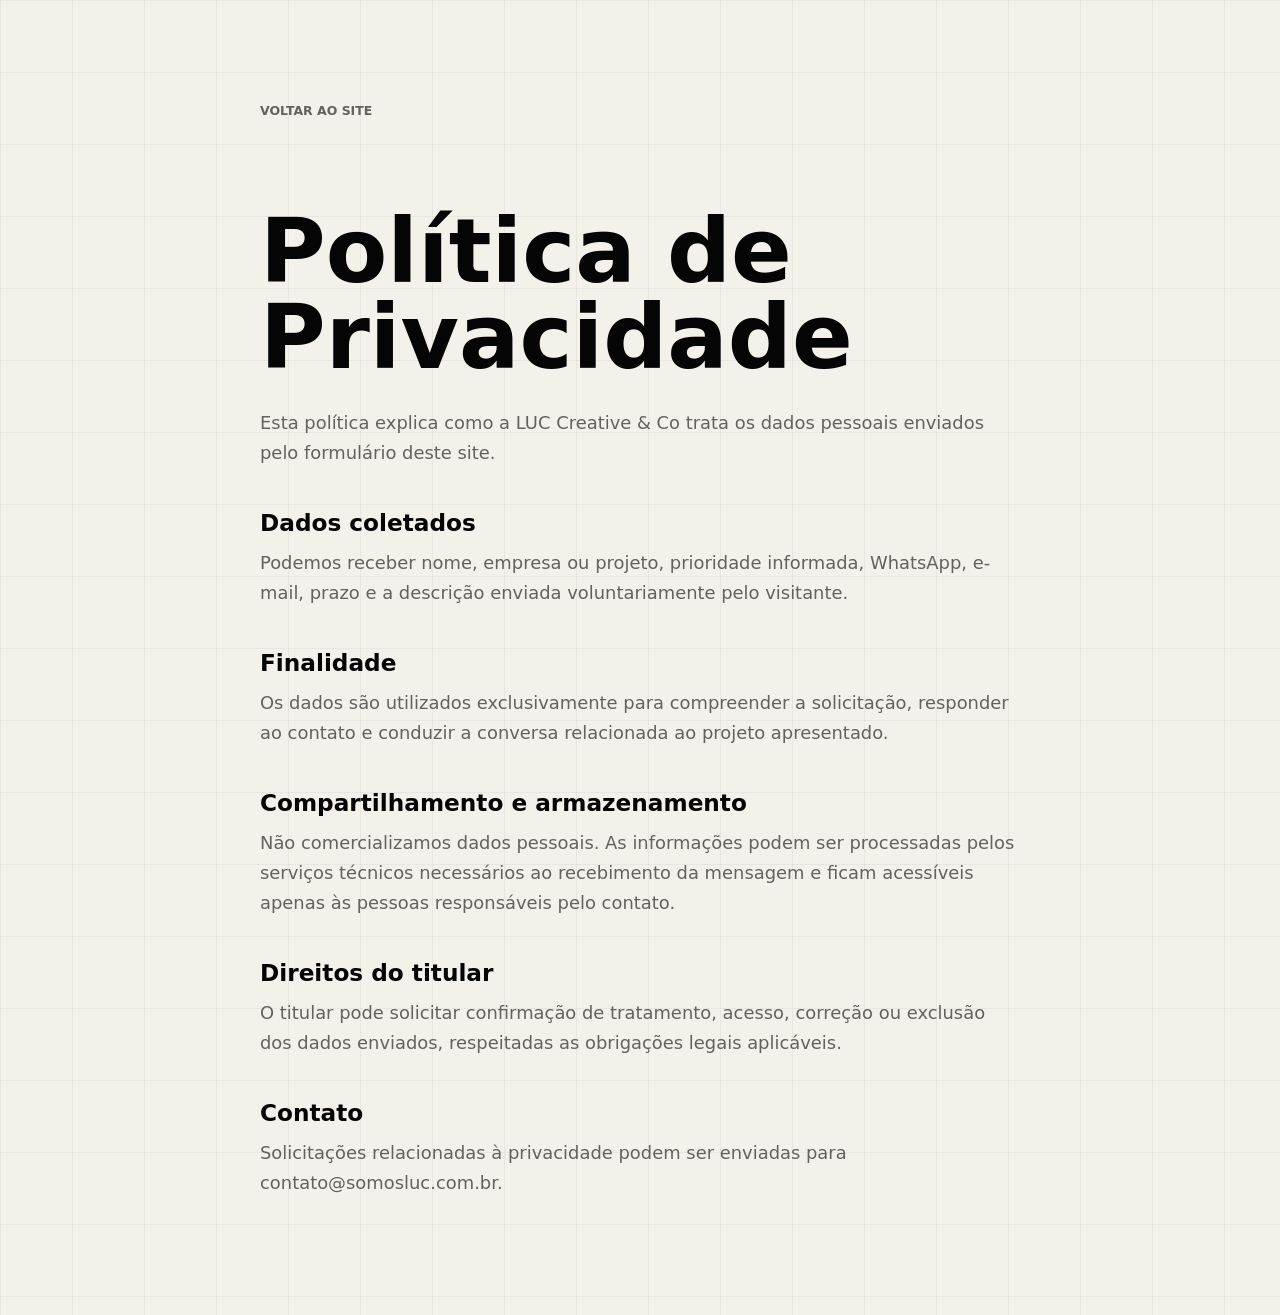
==== commit 64ccf8de: "n" ====
--- a/privacidade.html
+++ b/privacidade.html
@@ -10,7 +10,7 @@
     />
     <meta name="robots" content="index, follow" />
     <meta name="theme-color" content="#f4f0ea" />
-    <link rel="canonical" href="https://souluc.com.br/privacidade.html" />
+    <link rel="canonical" href="https://somosluc.com.br/privacidade.html" />
     <link rel="icon" href="assets/favicon-luc-site.svg?v=1" type="image/svg+xml" />
     <link rel="stylesheet" href="styles.css?v=contato-definitivo-3" />
   </head>
@@ -51,7 +51,7 @@
         <h2>Contato</h2>
         <p>
           Solicitações relacionadas à privacidade podem ser enviadas para
-          <a href="mailto:contato@souluc.com.br">contato@souluc.com.br</a>.
+          <a href="mailto:contato@somosluc.com.br">contato@somosluc.com.br</a>.
         </p>
       </article>
     </main>
